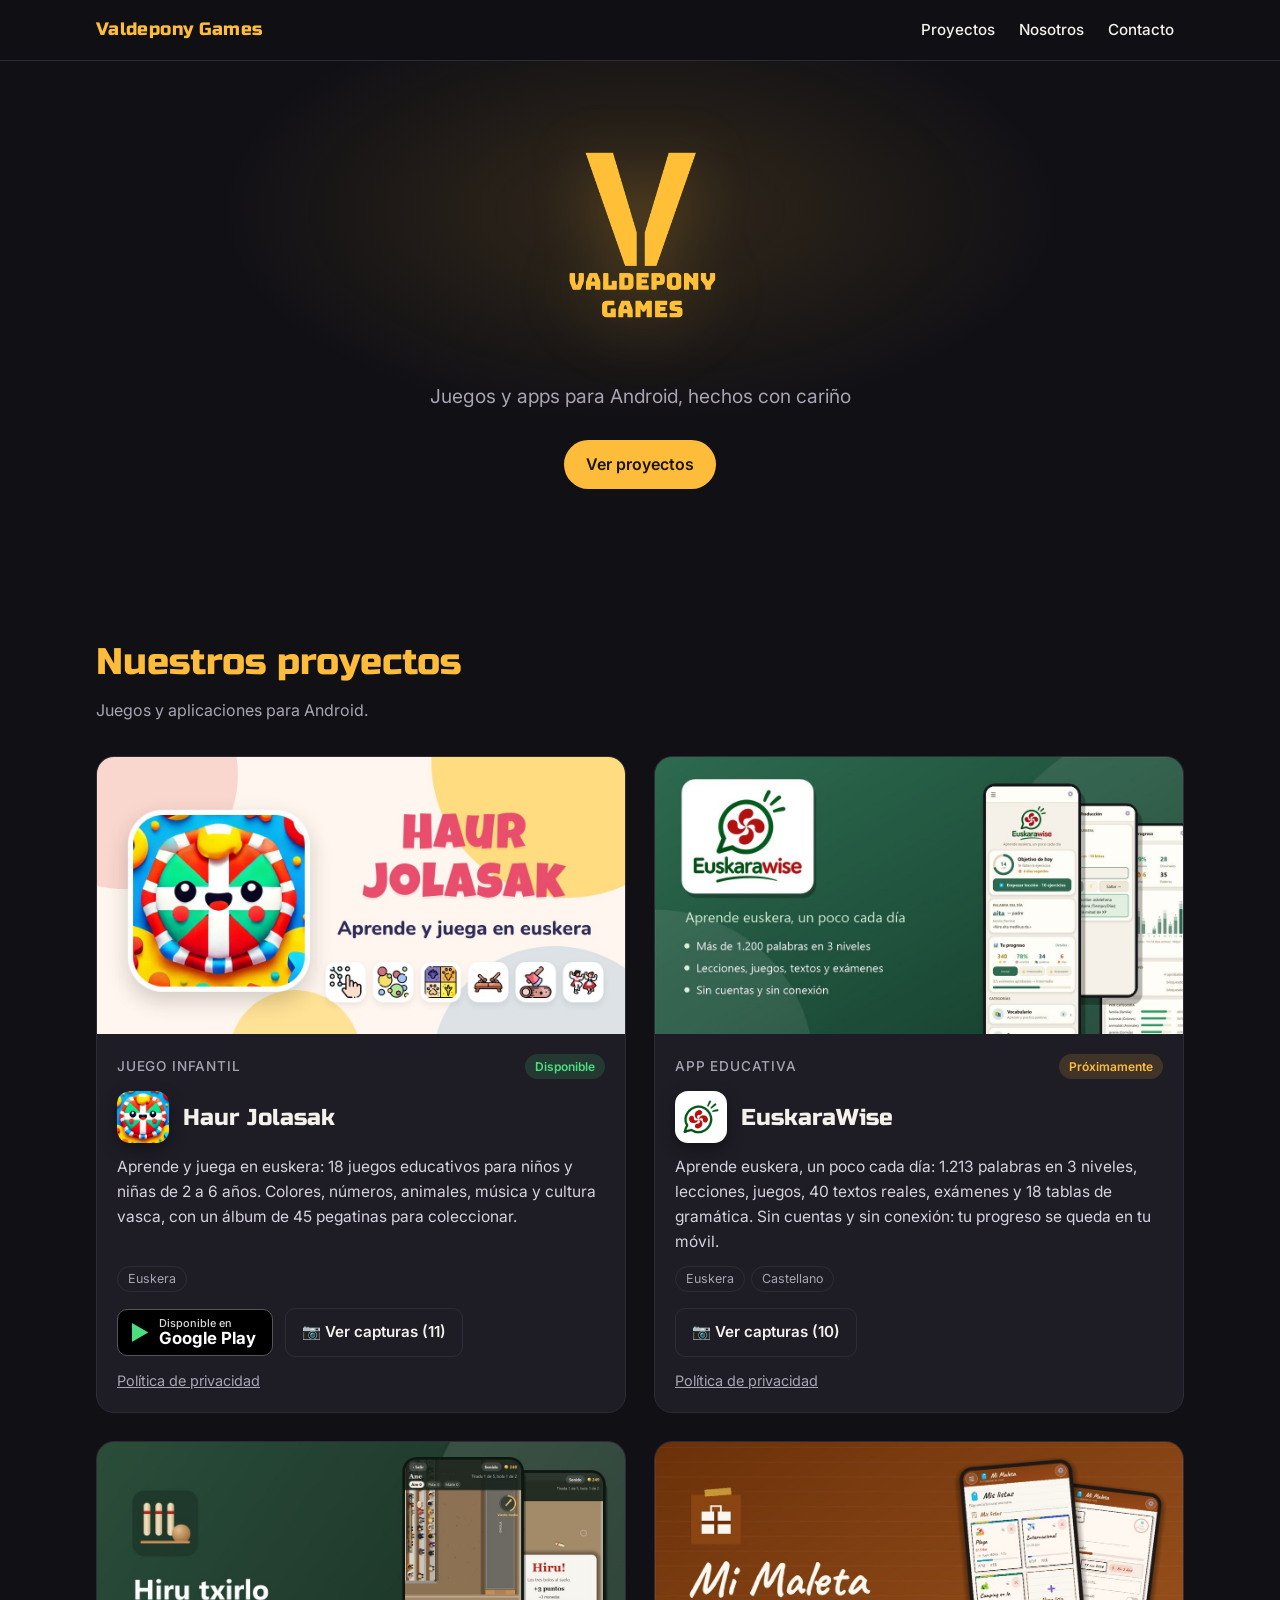
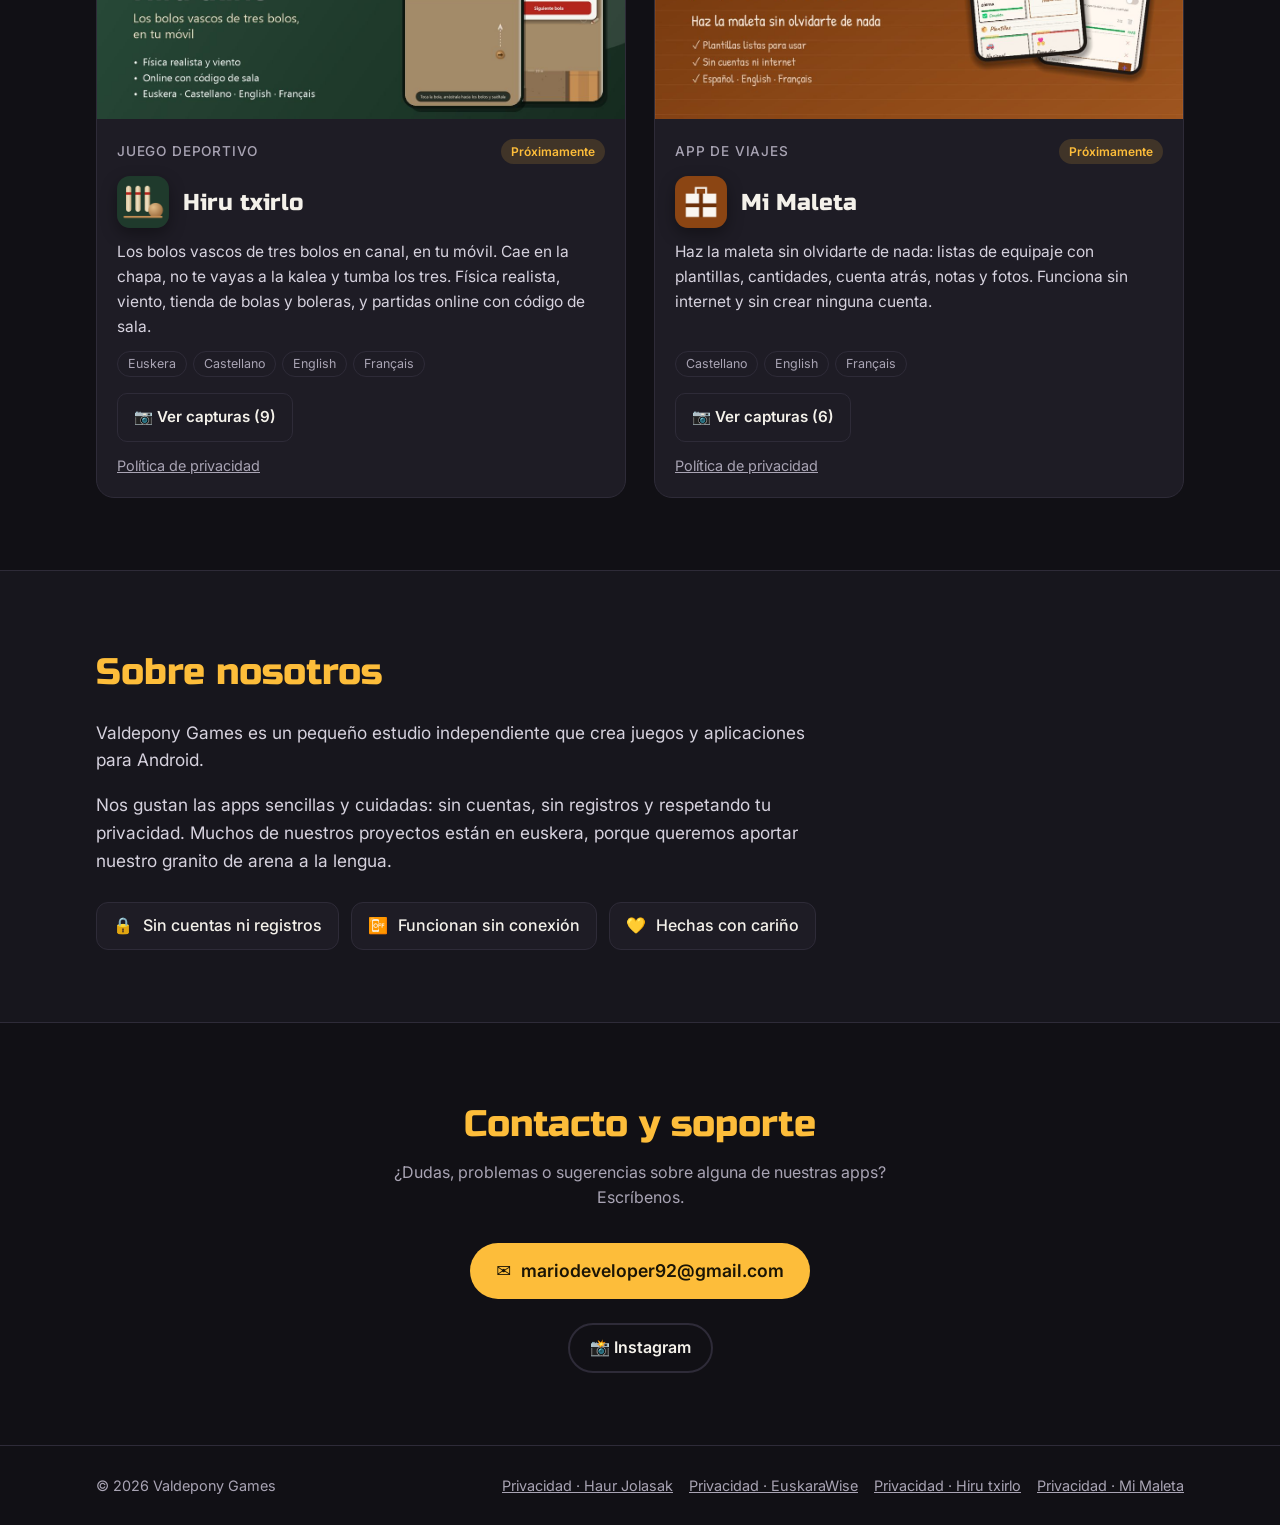
==== index.html @ 6087ec75 "Add files via upload" ====
<!doctype html>
<html lang="es">
<head>
  <meta charset="utf-8">
  <meta name="viewport" content="width=device-width, initial-scale=1">
  <title>Valdepony Games · Juegos y apps para Android</title>
  <meta name="description" content="Valdepony Games: juegos y aplicaciones para Android. Haur Jolasak, EuskaraWise, Hiru txirlo y Mi Maleta.">
  <meta name="theme-color" content="#111015">
  <meta property="og:title" content="Valdepony Games">
  <meta property="og:description" content="Juegos y apps para Android, hechos con cariño">
  <meta property="og:image" content="img/logo-valdepony.png">
  <link rel="icon" href="img/favicon.svg" type="image/svg+xml">
  <link rel="preconnect" href="https://fonts.googleapis.com">
  <link rel="preconnect" href="https://fonts.gstatic.com" crossorigin>
  <link href="https://fonts.googleapis.com/css2?family=Russo+One&family=Inter:wght@400;500;600;700&display=swap" rel="stylesheet">
  <link rel="stylesheet" href="css/style.css">
</head>
<body>

  <header class="topbar">
    <div class="wrap topbar__inner">
      <a class="brand" href="#inicio" data-site="developer">Valdepony Games</a>
      <nav class="nav">
        <a href="#proyectos">Proyectos</a>
        <a href="#nosotros">Nosotros</a>
        <a href="#contacto">Contacto</a>
      </nav>
    </div>
  </header>

  <main id="inicio">
    <section class="hero">
      <div class="wrap hero__inner">
        <img class="hero__logo" src="img/logo-valdepony.png" alt="Valdepony Games" width="600" height="848">
        <p class="hero__tagline" id="tagline"></p>
        <div class="hero__actions">
          <a class="btn btn--primary" href="#proyectos">Ver proyectos</a>
          <a class="btn btn--ghost" id="play-dev" href="#" target="_blank" rel="noopener" hidden>Google Play</a>
        </div>
      </div>
    </section>

    <section class="section" id="proyectos">
      <div class="wrap">
        <h2 class="section__title">Nuestros proyectos</h2>
        <p class="section__lead">Juegos y aplicaciones para Android.</p>
        <div class="grid" id="project-grid"></div>
      </div>
    </section>

    <section class="section section--alt" id="nosotros">
      <div class="wrap about">
        <h2 class="section__title">Sobre nosotros</h2>
        <div id="about-text"></div>
        <ul class="values">
          <li><span>🔒</span> Sin cuentas ni registros</li>
          <li><span>📴</span> Funcionan sin conexión</li>
          <li><span>💛</span> Hechas con cariño</li>
        </ul>
      </div>
    </section>

    <section class="section" id="contacto">
      <div class="wrap contact">
        <h2 class="section__title">Contacto y soporte</h2>
        <p class="section__lead">¿Dudas, problemas o sugerencias sobre alguna de nuestras apps? Escríbenos.</p>
        <a class="btn btn--primary btn--big" id="email-btn" href="#">✉️ <span data-site="email"></span></a>
        <div class="social" id="social"></div>
      </div>
    </section>
  </main>

  <footer class="footer">
    <div class="wrap footer__inner">
      <p>© <span id="year"></span> <span data-site="developer"></span></p>
      <nav class="footer__links" id="privacy-links" aria-label="Políticas de privacidad"></nav>
    </div>
  </footer>

  <script src="js/config.js"></script>
  <script src="js/main.js"></script>
</body>
</html>
---- css/style.css ----
:root {
  --bg: #111015;
  --bg-alt: #17161d;
  --surface: #1e1c25;
  --line: #2e2b38;
  --text: #f4f1ea;
  --muted: #a9a4b4;
  --accent: #fdbd3a;      /* amarillo del logo */
  --accent-ink: #1a1405;
  --ok: #4ade80;
  --radius: 18px;
  --font-title: "Russo One", "Segoe UI", system-ui, sans-serif;
  --font-body: "Inter", system-ui, -apple-system, "Segoe UI", Roboto, sans-serif;
}

* { box-sizing: border-box; }
html { scroll-behavior: smooth; scroll-padding-top: 72px; }
body {
  margin: 0;
  background: var(--bg);
  color: var(--text);
  font: 16px/1.6 var(--font-body);
  -webkit-font-smoothing: antialiased;
}
img { max-width: 100%; display: block; }
[hidden] { display: none !important; }
a { color: var(--accent); }
.wrap { width: 100%; max-width: 1120px; margin: 0 auto; padding: 0 16px; }

/* ---------- Barra superior ---------- */
.topbar {
  position: sticky; top: 0; z-index: 10;
  background: rgba(17, 16, 21, .85);
  backdrop-filter: blur(10px);
  border-bottom: 1px solid var(--line);
}
.topbar__inner { display: flex; align-items: center; justify-content: space-between; height: 60px; gap: 16px; }
.brand { font-family: var(--font-title); color: var(--accent); text-decoration: none; font-size: 1.15rem; letter-spacing: .02em; white-space: nowrap; }
.nav { display: flex; gap: 4px; }
.nav a { color: var(--text); text-decoration: none; font-weight: 500; font-size: .95rem; padding: 6px 10px; border-radius: 8px; }
.nav a:hover { background: var(--surface); color: var(--accent); }

/* ---------- Portada ---------- */
.hero {
  padding: 56px 0 72px;
  text-align: center;
  background:
    radial-gradient(600px 300px at 50% 30%, rgba(253, 189, 58, .14), transparent 70%),
    var(--bg);
}
.hero__inner { display: flex; flex-direction: column; align-items: center; }
.hero__logo { width: auto; height: 240px; filter: drop-shadow(0 10px 30px rgba(253, 189, 58, .25)); }
.hero__tagline { font-size: 1.2rem; color: var(--muted); max-width: 520px; margin: 24px 0 28px; }
.hero__actions { display: flex; gap: 12px; flex-wrap: wrap; justify-content: center; }

/* ---------- Botones ---------- */
.btn {
  display: inline-flex; align-items: center; gap: 10px;
  padding: 12px 22px; border-radius: 999px;
  font-weight: 600; text-decoration: none; font-size: 1rem;
  transition: transform .15s ease, background .15s ease, border-color .15s ease;
}
.btn:hover { transform: translateY(-2px); }
.btn--primary { background: var(--accent); color: var(--accent-ink); }
.btn--ghost { border: 2px solid var(--line); color: var(--text); }
.btn--ghost:hover { border-color: var(--accent); }
.btn--big { font-size: 1.1rem; padding: 14px 26px; word-break: break-all; }
.btn--play {
  background: #000; color: #fff; border: 1px solid #555;
  border-radius: 10px; padding: 7px 16px 7px 12px; line-height: 1.15;
}
.btn--play small { display: block; font-size: .68rem; font-weight: 500; opacity: .85; }
.btn--play strong { display: block; font-size: 1.05rem; }
.btn--play__icon { font-size: 1.3rem; color: var(--ok); }
.btn--play:hover { border-color: #aaa; }

/* ---------- Secciones ---------- */
.section { padding: 72px 0; }
.section--alt { background: var(--bg-alt); border-block: 1px solid var(--line); }
.section__title { font-family: var(--font-title); font-weight: 400; font-size: clamp(1.7rem, 4vw, 2.3rem); margin: 0 0 6px; color: var(--accent); }
.section__lead { color: var(--muted); margin: 0 0 32px; }

/* ---------- Tarjetas de proyectos ---------- */
.grid { display: grid; grid-template-columns: repeat(auto-fill, minmax(min(100%, 440px), 1fr)); gap: 28px; }
.card {
  display: flex; flex-direction: column;
  background: var(--surface); border: 1px solid var(--line); border-radius: var(--radius);
  overflow: hidden; transition: transform .2s ease, border-color .2s ease;
}
.card:hover { transform: translateY(-4px); border-color: #4a4558; }
.card__cover {
  position: relative; display: block; width: 100%; padding: 0; border: 0; margin: 0;
  aspect-ratio: 1200 / 630; overflow: hidden; background: var(--c);
}
button.card__cover { cursor: zoom-in; }
.card__cover img { width: 100%; height: 100%; object-fit: cover; transition: transform .35s ease; }
.card__zoom {
  position: absolute; right: 12px; bottom: 12px;
  background: rgba(17, 16, 21, .78); color: #fff; font: 600 .85rem var(--font-body);
  padding: 6px 12px; border-radius: 999px; opacity: 0; transform: translateY(6px);
  transition: opacity .2s ease, transform .2s ease;
}
button.card__cover:hover img, button.card__cover:focus-visible img { transform: scale(1.04); }
button.card__cover:hover .card__zoom, button.card__cover:focus-visible .card__zoom { opacity: 1; transform: none; }
.card__body { display: flex; flex-direction: column; gap: 12px; padding: 20px; flex: 1; }
.card__meta { display: flex; justify-content: space-between; align-items: center; gap: 8px; }
.card__type { color: var(--muted); font-size: .85rem; font-weight: 500; text-transform: uppercase; letter-spacing: .06em; }
.card__head { display: flex; align-items: center; gap: 14px; }
.card__icon { width: 52px; height: 52px; border-radius: 13px; box-shadow: 0 6px 16px rgba(0, 0, 0, .35); object-fit: cover; flex: none; }
.card__title { font-family: var(--font-title); font-weight: 400; font-size: 1.45rem; margin: 0; }
.card__desc { margin: 0; color: #d6d2de; font-size: .97rem; flex: 1; }
.card__actions { display: flex; align-items: center; gap: 12px; flex-wrap: wrap; margin-top: 4px; }
.btn--shots {
  font: inherit; font-weight: 600; font-size: .95rem; cursor: pointer;
  background: transparent; color: var(--text); border: 1px solid var(--line); border-radius: 10px; padding: 11px 16px;
}
.btn--shots:hover { border-color: var(--accent); color: var(--accent); }
.link { color: var(--muted); font-size: .9rem; align-self: flex-start; }
.link:hover { color: var(--accent); }

.badge { font-size: .75rem; font-weight: 600; padding: 3px 10px; border-radius: 999px; background: rgba(253, 189, 58, .15); color: var(--accent); white-space: nowrap; }
.badge--ok { background: rgba(74, 222, 128, .15); color: var(--ok); }

.chips { list-style: none; display: flex; flex-wrap: wrap; gap: 6px; padding: 0; margin: 0; }
.chips li { font-size: .78rem; padding: 2px 10px; border-radius: 999px; border: 1px solid var(--line); color: var(--muted); }

/* ---------- Nosotros ---------- */
.about p { font-size: 1.08rem; color: #d6d2de; max-width: 720px; }
.values { list-style: none; padding: 0; margin: 28px 0 0; display: flex; flex-wrap: wrap; gap: 12px; }
.values li { background: var(--surface); border: 1px solid var(--line); border-radius: 12px; padding: 10px 16px; font-weight: 500; }
.values span { margin-right: 6px; }

/* ---------- Contacto ---------- */
.contact { text-align: center; }
.contact .section__lead { margin-inline: auto; max-width: 520px; }
.social { display: flex; justify-content: center; gap: 18px; margin-top: 24px; flex-wrap: wrap; }
.social a {
  color: var(--text); font-weight: 600; text-decoration: none;
  border: 2px solid var(--line); border-radius: 999px; padding: 10px 20px;
  transition: border-color .15s ease, color .15s ease;
}
.social a:hover { border-color: var(--accent); color: var(--accent); }

/* ---------- Pie ---------- */
.footer { border-top: 1px solid var(--line); padding: 28px 0; color: var(--muted); font-size: .9rem; }
.footer__inner { display: flex; justify-content: space-between; align-items: center; gap: 16px; flex-wrap: wrap; }
.footer p { margin: 0; }
.footer__links { display: flex; gap: 16px; flex-wrap: wrap; }
.footer__links a { color: var(--muted); }
.footer__links a:hover { color: var(--accent); }

/* ---------- Galería de capturas ---------- */
body.no-scroll { overflow: hidden; }
.gallery {
  width: 100vw; height: 100dvh; max-width: none; max-height: none; margin: 0; padding: 0; border: 0;
  background: rgba(10, 9, 13, .96); color: var(--text);
  display: none; flex-direction: column;
}
.gallery[open] { display: flex; }
.gallery::backdrop { background: rgba(0, 0, 0, .6); }
.gallery__head { display: flex; align-items: center; gap: 14px; padding: 14px 16px; }
.gallery__title { font-family: var(--font-title); font-weight: 400; font-size: 1.3rem; margin: 0; color: var(--accent); }
.gallery__count { color: var(--muted); font-size: .9rem; flex: 1; }
.gallery__close, .gallery__nav {
  font: inherit; cursor: pointer; color: #fff; background: rgba(255, 255, 255, .1);
  border: 1px solid rgba(255, 255, 255, .15); border-radius: 999px;
}
.gallery__close { width: 42px; height: 42px; font-size: 1.1rem; }
.gallery__close:hover, .gallery__nav:hover:not(:disabled) { background: rgba(255, 255, 255, .2); }
.gallery__stage { position: relative; flex: 1; min-height: 0; display: flex; align-items: center; }
.gallery__track {
  display: flex; gap: 24px; height: 100%; width: 100%;
  overflow-x: auto; scroll-snap-type: x mandatory; scrollbar-width: none; padding: 0 8vw;
}
.gallery__track::-webkit-scrollbar { display: none; }
.gallery__slide { flex: none; height: 100%; margin: 0; display: flex; align-items: center; justify-content: center; scroll-snap-align: center; }
.gallery__slide img { max-height: 100%; max-width: 84vw; width: auto; height: auto; object-fit: contain; border-radius: 12px; box-shadow: 0 16px 40px rgba(0, 0, 0, .5); }
.gallery__nav { position: absolute; top: 50%; transform: translateY(-50%); z-index: 1; width: 52px; height: 52px; font-size: 2rem; line-height: 1; }
.gallery__nav--prev { left: 16px; }
.gallery__nav--next { right: 16px; }
.gallery__nav:disabled { opacity: .25; cursor: default; }
.gallery__caption { text-align: center; margin: 0; padding: 14px 16px 20px; color: #d6d2de; min-height: 1.6em; }

/* ---------- Móvil ---------- */
@media (max-width: 600px) {
  .nav a { padding: 6px 6px; font-size: .85rem; }
  .brand { font-size: 1rem; }
  .hero { padding: 36px 0 52px; }
  .hero__logo { height: 180px; }
  .section { padding: 52px 0; }
  .grid { grid-template-columns: 1fr; }
  .gallery__nav { display: none; }
  .gallery__track { gap: 12px; padding: 0 6vw; }
  .gallery__slide img { max-width: 88vw; }
}
@media (max-width: 380px) {
  .nav a:first-child { display: none; }
}
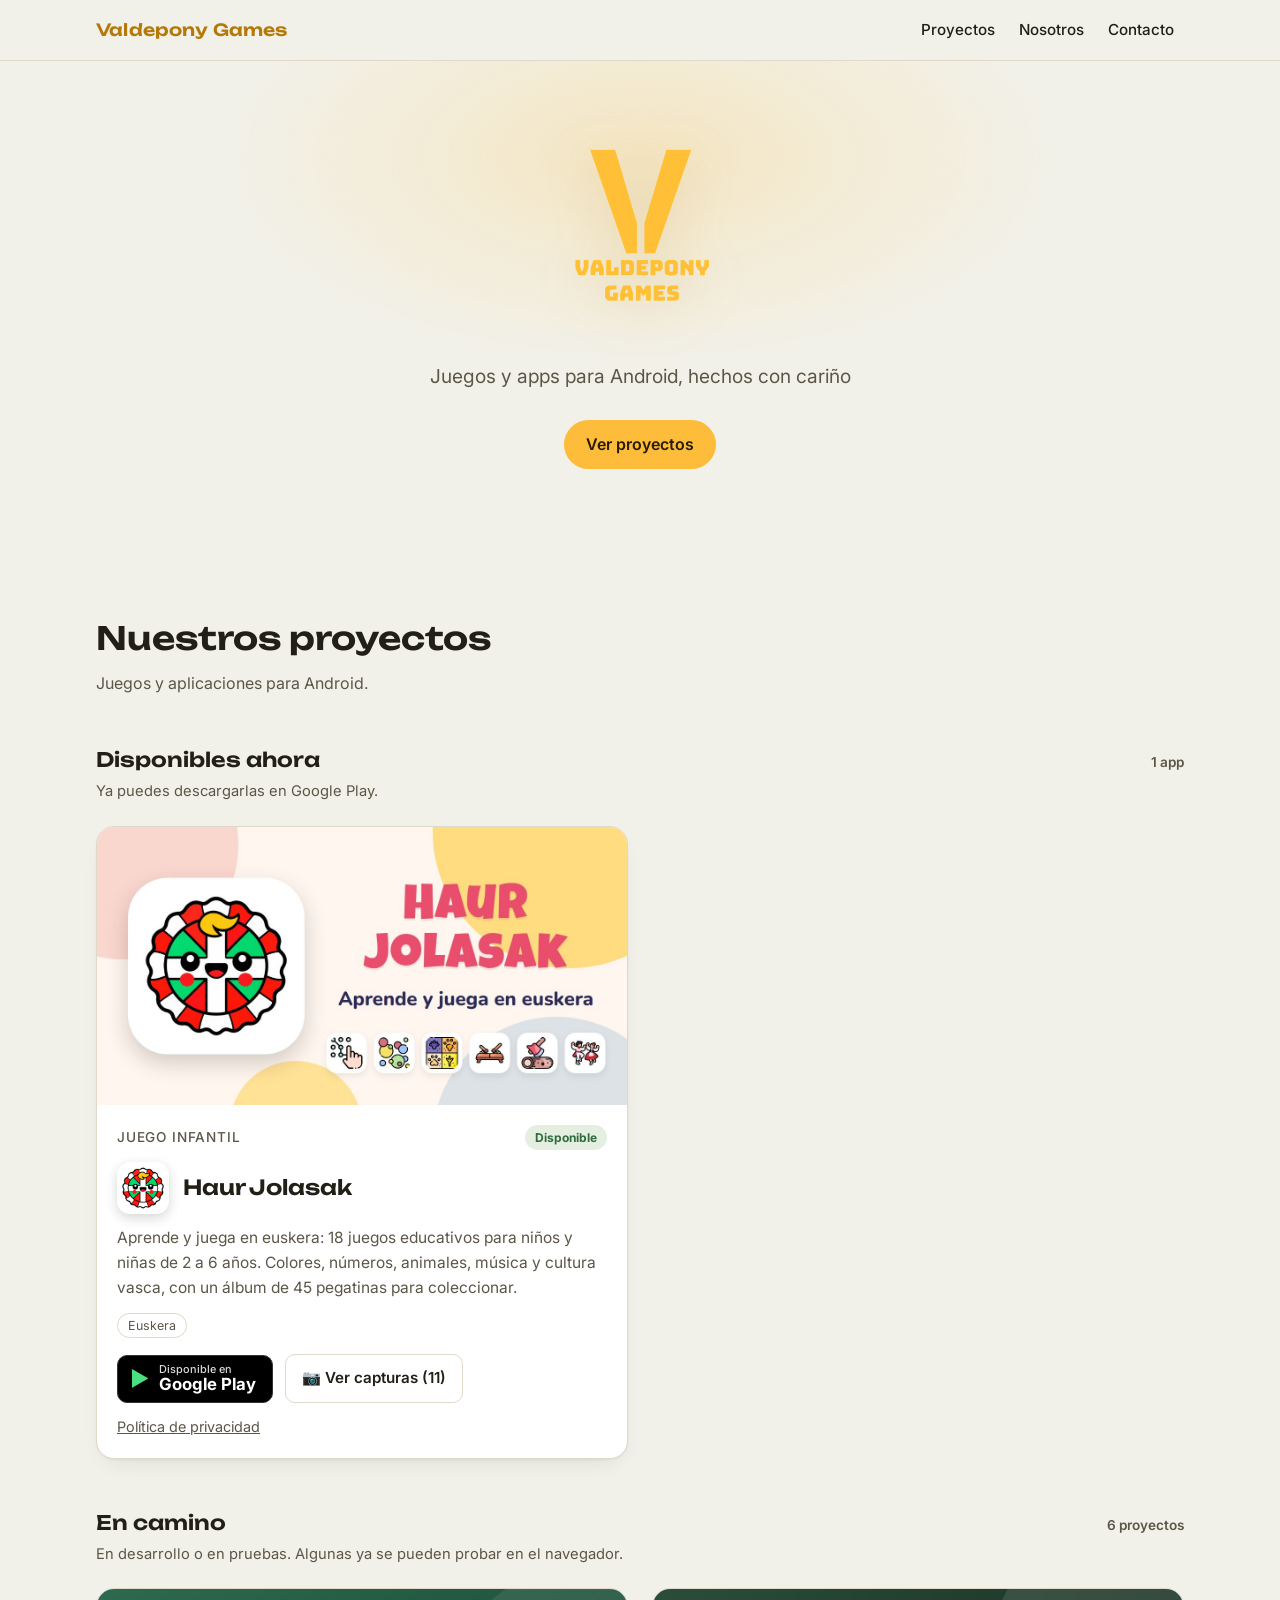
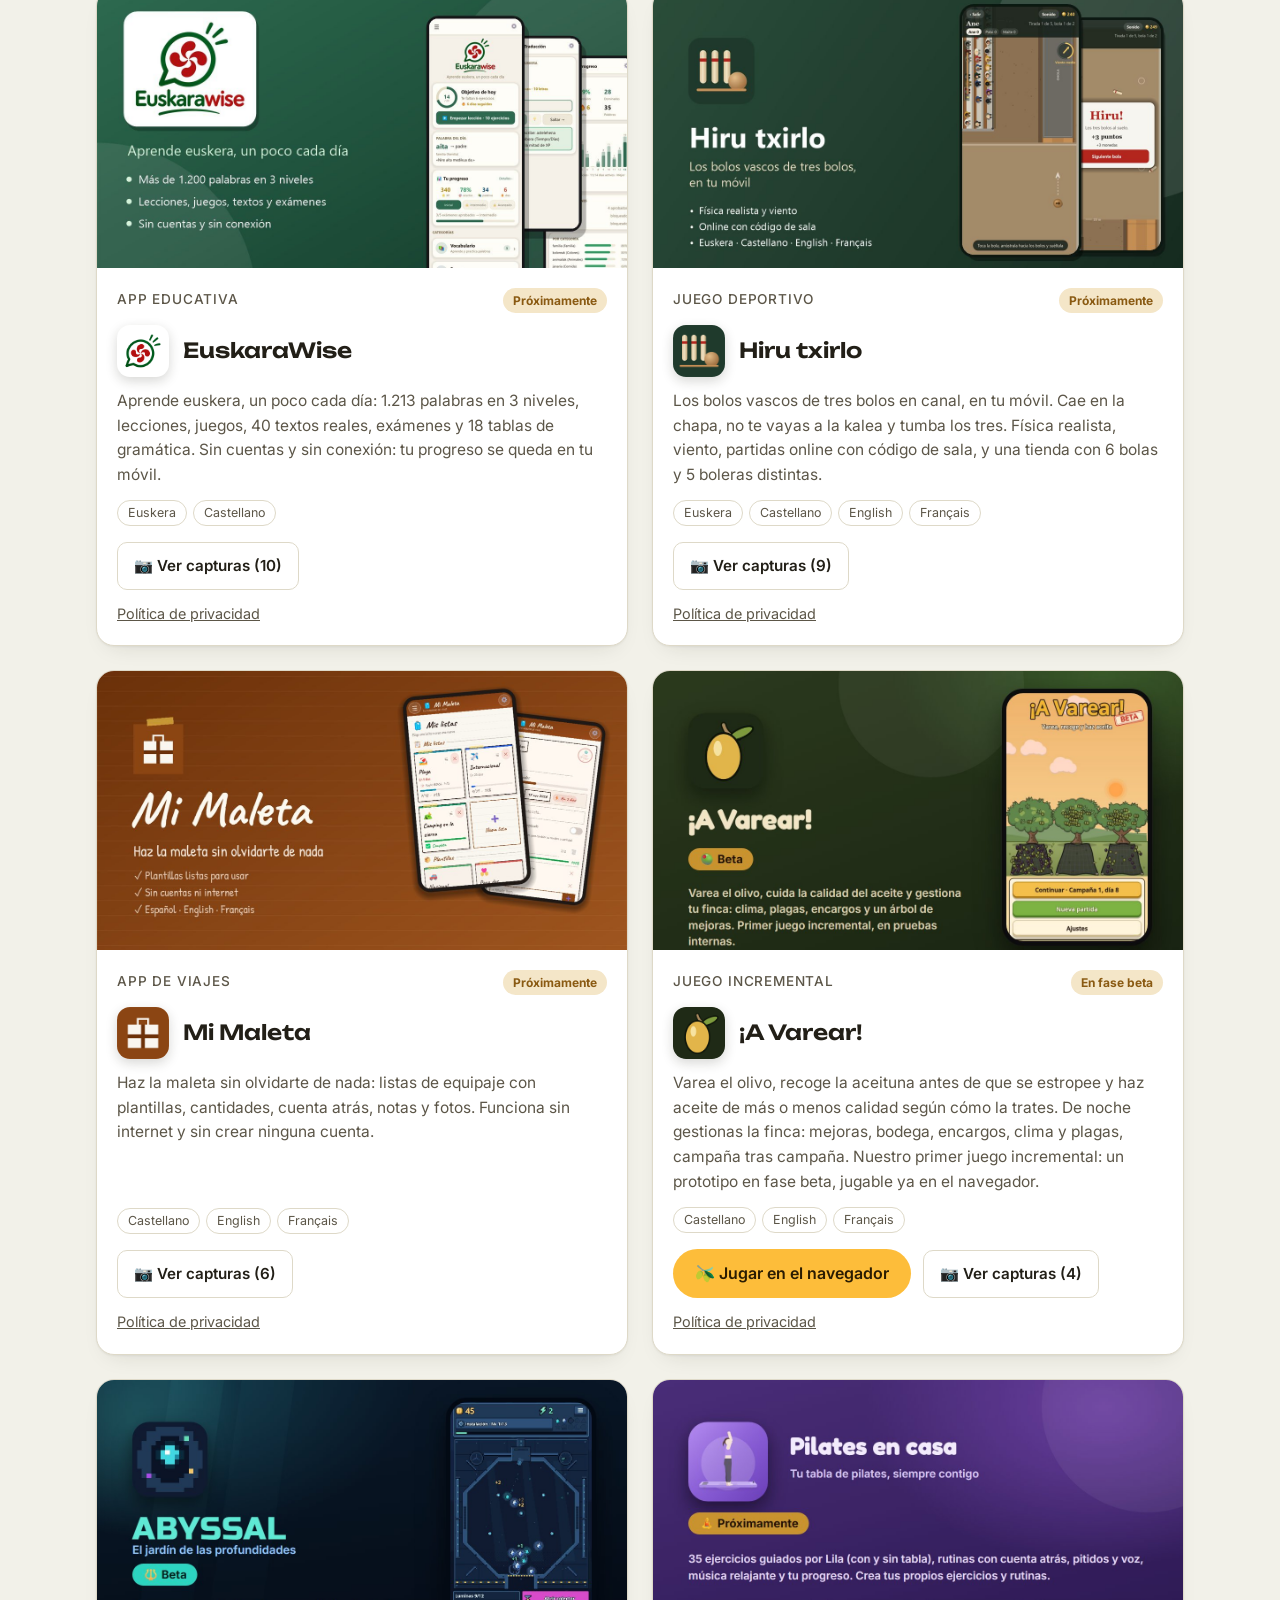
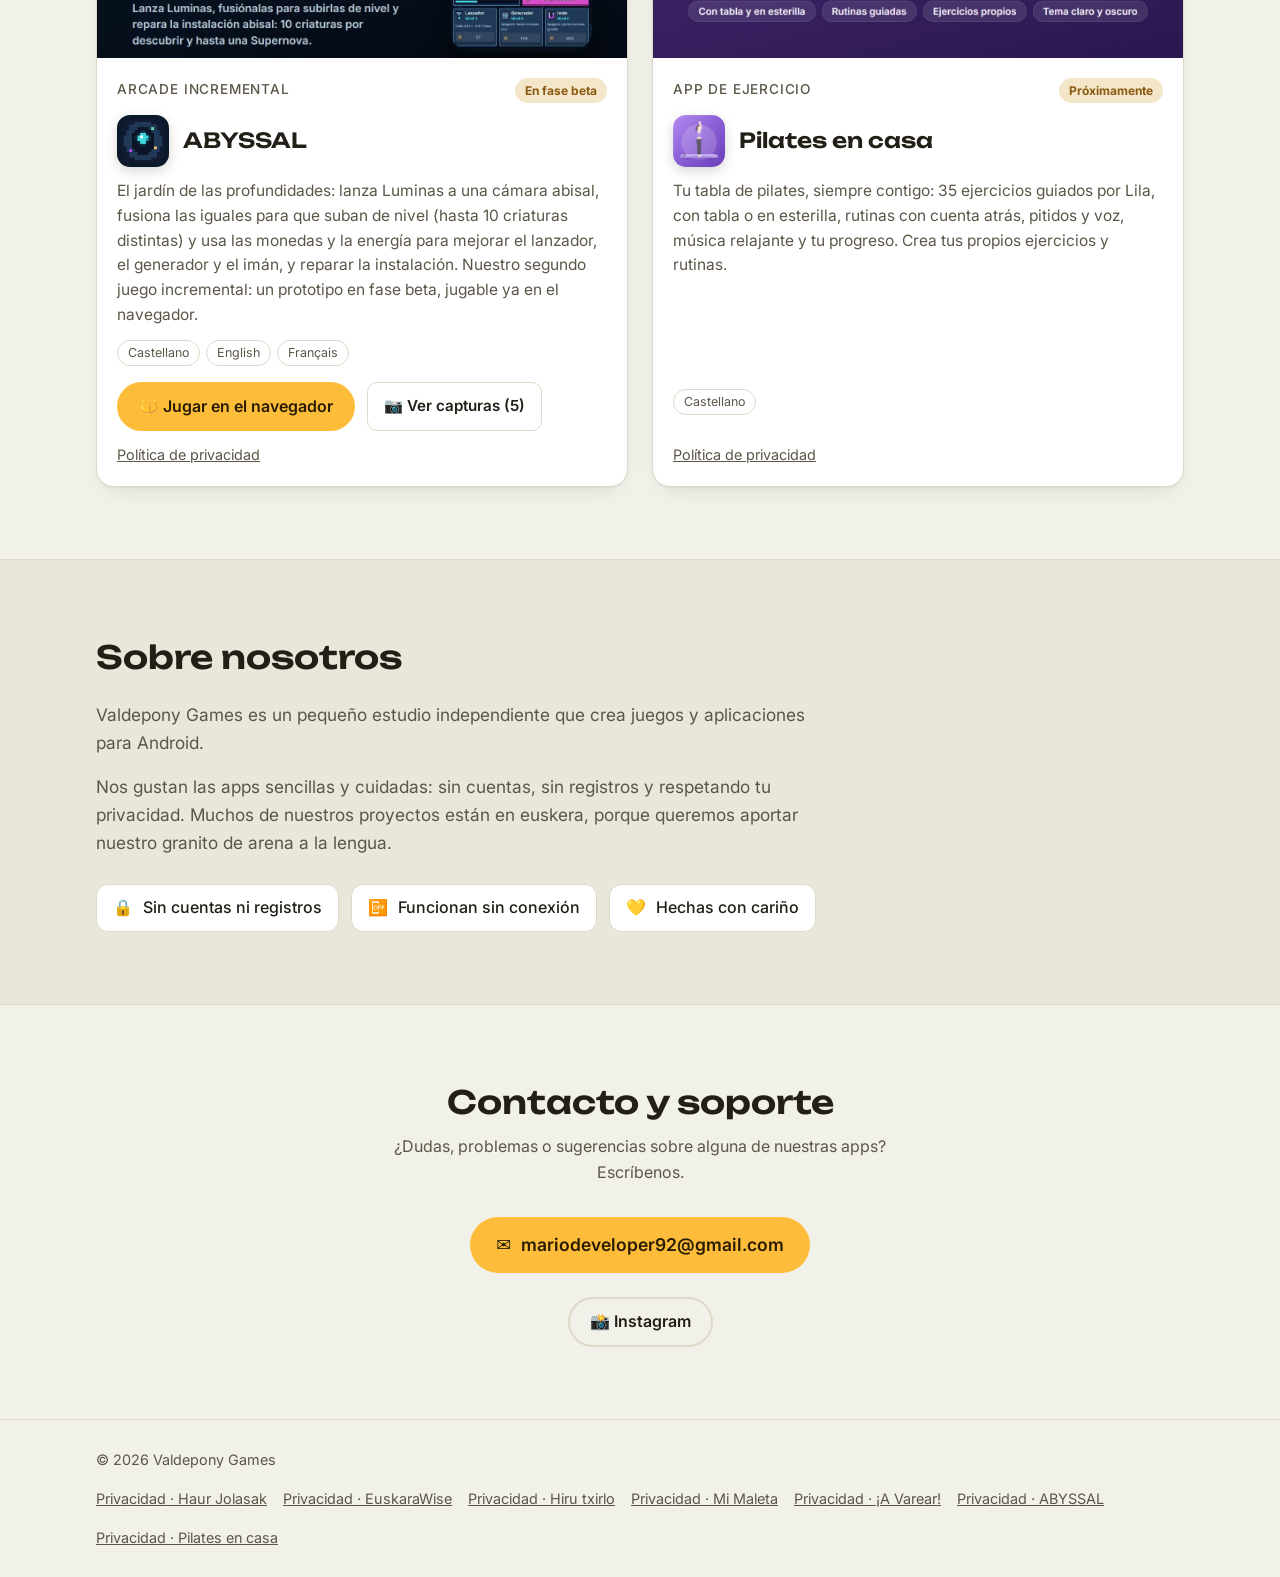
==== commit 3b4d079c: "Nuevo diseño claro de la web, con los publicados siempre primero - Tema claro (fondo cálido, tipogra" ====
--- a/index.html
+++ b/index.html
@@ -5,14 +5,14 @@
   <meta name="viewport" content="width=device-width, initial-scale=1">
   <title>Valdepony Games · Juegos y apps para Android</title>
   <meta name="description" content="Valdepony Games: juegos y aplicaciones para Android. Haur Jolasak, EuskaraWise, Hiru txirlo y Mi Maleta.">
-  <meta name="theme-color" content="#111015">
+  <meta name="theme-color" content="#f2f1e9">
   <meta property="og:title" content="Valdepony Games">
   <meta property="og:description" content="Juegos y apps para Android, hechos con cariño">
   <meta property="og:image" content="img/logo-valdepony.png">
   <link rel="icon" href="img/favicon.svg" type="image/svg+xml">
   <link rel="preconnect" href="https://fonts.googleapis.com">
   <link rel="preconnect" href="https://fonts.gstatic.com" crossorigin>
-  <link href="https://fonts.googleapis.com/css2?family=Russo+One&family=Inter:wght@400;500;600;700&display=swap" rel="stylesheet">
+  <link href="https://fonts.googleapis.com/css2?family=Unbounded:wght@500;600;700&family=Inter:wght@400;500;600;700&display=swap" rel="stylesheet">
   <link rel="stylesheet" href="css/style.css">
 </head>
 <body>
@@ -44,7 +44,24 @@
       <div class="wrap">
         <h2 class="section__title">Nuestros proyectos</h2>
         <p class="section__lead">Juegos y aplicaciones para Android.</p>
-        <div class="grid" id="project-grid"></div>
+
+        <div class="project-group">
+          <div class="project-group__head">
+            <h3>Disponibles ahora</h3>
+            <span class="project-group__count" id="count-published"></span>
+          </div>
+          <p class="project-group__sub">Ya puedes descargarlas en Google Play.</p>
+          <div class="grid" id="grid-published"></div>
+        </div>
+
+        <div class="project-group" id="group-soon">
+          <div class="project-group__head">
+            <h3>En camino</h3>
+            <span class="project-group__count" id="count-soon"></span>
+          </div>
+          <p class="project-group__sub">En desarrollo o en pruebas. Algunas ya se pueden probar en el navegador.</p>
+          <div class="grid" id="grid-soon"></div>
+        </div>
       </div>
     </section>
 
--- a/css/style.css
+++ b/css/style.css
@@ -1,16 +1,21 @@
 :root {
-  --bg: #111015;
-  --bg-alt: #17161d;
-  --surface: #1e1c25;
-  --line: #2e2b38;
-  --text: #f4f1ea;
-  --muted: #a9a4b4;
-  --accent: #fdbd3a;      /* amarillo del logo */
-  --accent-ink: #1a1405;
-  --ok: #4ade80;
+  --bg: #f2f1e9;
+  --bg-alt: #e9e7da;
+  --surface: #ffffff;
+  --line: #ded9c8;
+  --text: #221f17;
+  --muted: #5c5648;
+  --accent: #b5790a;      /* ámbar del logo, oscurecido para contraste sobre fondo claro */
+  --accent-bg: #fdbd3a;   /* amarillo del logo, para fondos de botones */
+  --accent-ink: #2a1c02;
+  --ok: #2f6b3f;
+  --ok-bg: #e4efe1;
+  --soon: #8a5a12;
+  --soon-bg: #f4e6c8;
   --radius: 18px;
-  --font-title: "Russo One", "Segoe UI", system-ui, sans-serif;
+  --font-title: "Unbounded", "Segoe UI", system-ui, sans-serif;
   --font-body: "Inter", system-ui, -apple-system, "Segoe UI", Roboto, sans-serif;
+  --shadow-card: 0 1px 2px rgba(34, 31, 23, .05), 0 10px 24px -14px rgba(34, 31, 23, .18);
 }
 
 * { box-sizing: border-box; }
@@ -30,12 +35,12 @@
 /* ---------- Barra superior ---------- */
 .topbar {
   position: sticky; top: 0; z-index: 10;
-  background: rgba(17, 16, 21, .85);
+  background: rgba(242, 241, 233, .88);
   backdrop-filter: blur(10px);
   border-bottom: 1px solid var(--line);
 }
 .topbar__inner { display: flex; align-items: center; justify-content: space-between; height: 60px; gap: 16px; }
-.brand { font-family: var(--font-title); color: var(--accent); text-decoration: none; font-size: 1.15rem; letter-spacing: .02em; white-space: nowrap; }
+.brand { font-family: var(--font-title); font-weight: 600; color: var(--accent); text-decoration: none; font-size: 1.05rem; letter-spacing: .01em; white-space: nowrap; }
 .nav { display: flex; gap: 4px; }
 .nav a { color: var(--text); text-decoration: none; font-weight: 500; font-size: .95rem; padding: 6px 10px; border-radius: 8px; }
 .nav a:hover { background: var(--surface); color: var(--accent); }
@@ -45,11 +50,11 @@
   padding: 56px 0 72px;
   text-align: center;
   background:
-    radial-gradient(600px 300px at 50% 30%, rgba(253, 189, 58, .14), transparent 70%),
+    radial-gradient(600px 300px at 50% 20%, rgba(253, 189, 58, .22), transparent 70%),
     var(--bg);
 }
 .hero__inner { display: flex; flex-direction: column; align-items: center; }
-.hero__logo { width: auto; height: 240px; filter: drop-shadow(0 10px 30px rgba(253, 189, 58, .25)); }
+.hero__logo { width: auto; height: 220px; filter: drop-shadow(0 10px 24px rgba(181, 121, 10, .18)); }
 .hero__tagline { font-size: 1.2rem; color: var(--muted); max-width: 520px; margin: 24px 0 28px; }
 .hero__actions { display: flex; gap: 12px; flex-wrap: wrap; justify-content: center; }
 
@@ -61,33 +66,42 @@
   transition: transform .15s ease, background .15s ease, border-color .15s ease;
 }
 .btn:hover { transform: translateY(-2px); }
-.btn--primary { background: var(--accent); color: var(--accent-ink); }
+.btn--primary { background: var(--accent-bg); color: var(--accent-ink); }
 .btn--ghost { border: 2px solid var(--line); color: var(--text); }
 .btn--ghost:hover { border-color: var(--accent); }
 .btn--big { font-size: 1.1rem; padding: 14px 26px; word-break: break-all; }
 .btn--play {
-  background: #000; color: #fff; border: 1px solid #555;
+  background: #000; color: #fff; border: 1px solid #333;
   border-radius: 10px; padding: 7px 16px 7px 12px; line-height: 1.15;
 }
 .btn--play small { display: block; font-size: .68rem; font-weight: 500; opacity: .85; }
 .btn--play strong { display: block; font-size: 1.05rem; }
-.btn--play__icon { font-size: 1.3rem; color: var(--ok); }
-.btn--play:hover { border-color: #aaa; }
+.btn--play__icon { font-size: 1.3rem; color: #4ade80; }
+.btn--play:hover { border-color: #666; }
 
 /* ---------- Secciones ---------- */
 .section { padding: 72px 0; }
 .section--alt { background: var(--bg-alt); border-block: 1px solid var(--line); }
-.section__title { font-family: var(--font-title); font-weight: 400; font-size: clamp(1.7rem, 4vw, 2.3rem); margin: 0 0 6px; color: var(--accent); }
+.section__title { font-family: var(--font-title); font-weight: 600; font-size: clamp(1.5rem, 3.6vw, 2rem); margin: 0 0 6px; color: var(--text); }
 .section__lead { color: var(--muted); margin: 0 0 32px; }
 
+/* ---------- Grupos de proyectos (Disponibles ahora / En camino) ---------- */
+.project-group { margin-top: 48px; }
+.project-group:first-child { margin-top: 0; }
+.project-group__head { display: flex; align-items: baseline; justify-content: space-between; gap: 16px; flex-wrap: wrap; margin: 0 0 4px; }
+.project-group__head h3 { font-family: var(--font-title); font-weight: 600; font-size: 1.25rem; margin: 0; color: var(--text); }
+.project-group__count { font-size: .85rem; font-weight: 600; color: var(--muted); }
+.project-group__sub { margin: 0 0 22px; color: var(--muted); font-size: .92rem; max-width: 60ch; }
+
 /* ---------- Tarjetas de proyectos ---------- */
-.grid { display: grid; grid-template-columns: repeat(auto-fill, minmax(min(100%, 440px), 1fr)); gap: 28px; }
+.grid { display: grid; grid-template-columns: repeat(auto-fill, minmax(min(100%, 440px), 1fr)); gap: 24px; }
 .card {
   display: flex; flex-direction: column;
   background: var(--surface); border: 1px solid var(--line); border-radius: var(--radius);
-  overflow: hidden; transition: transform .2s ease, border-color .2s ease;
-}
-.card:hover { transform: translateY(-4px); border-color: #4a4558; }
+  overflow: hidden; box-shadow: var(--shadow-card);
+  transition: transform .2s ease, border-color .2s ease;
+}
+.card:hover { transform: translateY(-4px); border-color: #c9c2ab; }
 .card__cover {
   position: relative; display: block; width: 100%; padding: 0; border: 0; margin: 0;
   aspect-ratio: 1200 / 630; overflow: hidden; background: var(--c);
@@ -96,7 +110,7 @@
 .card__cover img { width: 100%; height: 100%; object-fit: cover; transition: transform .35s ease; }
 .card__zoom {
   position: absolute; right: 12px; bottom: 12px;
-  background: rgba(17, 16, 21, .78); color: #fff; font: 600 .85rem var(--font-body);
+  background: rgba(34, 31, 23, .8); color: #fff; font: 600 .85rem var(--font-body);
   padding: 6px 12px; border-radius: 999px; opacity: 0; transform: translateY(6px);
   transition: opacity .2s ease, transform .2s ease;
 }
@@ -106,9 +120,9 @@
 .card__meta { display: flex; justify-content: space-between; align-items: center; gap: 8px; }
 .card__type { color: var(--muted); font-size: .85rem; font-weight: 500; text-transform: uppercase; letter-spacing: .06em; }
 .card__head { display: flex; align-items: center; gap: 14px; }
-.card__icon { width: 52px; height: 52px; border-radius: 13px; box-shadow: 0 6px 16px rgba(0, 0, 0, .35); object-fit: cover; flex: none; }
-.card__title { font-family: var(--font-title); font-weight: 400; font-size: 1.45rem; margin: 0; }
-.card__desc { margin: 0; color: #d6d2de; font-size: .97rem; flex: 1; }
+.card__icon { width: 52px; height: 52px; border-radius: 13px; box-shadow: 0 4px 12px rgba(34, 31, 23, .18); object-fit: cover; flex: none; }
+.card__title { font-family: var(--font-title); font-weight: 600; font-size: 1.3rem; margin: 0; }
+.card__desc { margin: 0; color: var(--muted); font-size: .97rem; flex: 1; }
 .card__actions { display: flex; align-items: center; gap: 12px; flex-wrap: wrap; margin-top: 4px; }
 .btn--shots {
   font: inherit; font-weight: 600; font-size: .95rem; cursor: pointer;
@@ -118,14 +132,14 @@
 .link { color: var(--muted); font-size: .9rem; align-self: flex-start; }
 .link:hover { color: var(--accent); }
 
-.badge { font-size: .75rem; font-weight: 600; padding: 3px 10px; border-radius: 999px; background: rgba(253, 189, 58, .15); color: var(--accent); white-space: nowrap; }
-.badge--ok { background: rgba(74, 222, 128, .15); color: var(--ok); }
+.badge { font-size: .75rem; font-weight: 700; padding: 3px 10px; border-radius: 999px; background: var(--soon-bg); color: var(--soon); white-space: nowrap; }
+.badge--ok { background: var(--ok-bg); color: var(--ok); }
 
 .chips { list-style: none; display: flex; flex-wrap: wrap; gap: 6px; padding: 0; margin: 0; }
 .chips li { font-size: .78rem; padding: 2px 10px; border-radius: 999px; border: 1px solid var(--line); color: var(--muted); }
 
 /* ---------- Nosotros ---------- */
-.about p { font-size: 1.08rem; color: #d6d2de; max-width: 720px; }
+.about p { font-size: 1.08rem; color: var(--muted); max-width: 720px; }
 .values { list-style: none; padding: 0; margin: 28px 0 0; display: flex; flex-wrap: wrap; gap: 12px; }
 .values li { background: var(--surface); border: 1px solid var(--line); border-radius: 12px; padding: 10px 16px; font-weight: 500; }
 .values span { margin-right: 6px; }
@@ -149,18 +163,18 @@
 .footer__links a { color: var(--muted); }
 .footer__links a:hover { color: var(--accent); }
 
-/* ---------- Galería de capturas ---------- */
+/* ---------- Galería de capturas (fondo oscuro a propósito: así se ven mejor las fotos) ---------- */
 body.no-scroll { overflow: hidden; }
 .gallery {
   width: 100vw; height: 100dvh; max-width: none; max-height: none; margin: 0; padding: 0; border: 0;
-  background: rgba(10, 9, 13, .96); color: var(--text);
+  background: rgba(14, 12, 8, .97); color: #f4f1ea;
   display: none; flex-direction: column;
 }
 .gallery[open] { display: flex; }
 .gallery::backdrop { background: rgba(0, 0, 0, .6); }
 .gallery__head { display: flex; align-items: center; gap: 14px; padding: 14px 16px; }
-.gallery__title { font-family: var(--font-title); font-weight: 400; font-size: 1.3rem; margin: 0; color: var(--accent); }
-.gallery__count { color: var(--muted); font-size: .9rem; flex: 1; }
+.gallery__title { font-family: var(--font-title); font-weight: 600; font-size: 1.2rem; margin: 0; color: var(--accent-bg); }
+.gallery__count { color: #cfc9b8; font-size: .9rem; flex: 1; }
 .gallery__close, .gallery__nav {
   font: inherit; cursor: pointer; color: #fff; background: rgba(255, 255, 255, .1);
   border: 1px solid rgba(255, 255, 255, .15); border-radius: 999px;
@@ -174,19 +188,19 @@
 }
 .gallery__track::-webkit-scrollbar { display: none; }
 .gallery__slide { flex: none; height: 100%; margin: 0; display: flex; align-items: center; justify-content: center; scroll-snap-align: center; }
-.gallery__slide img { max-height: 100%; max-width: 84vw; width: auto; height: auto; object-fit: contain; border-radius: 12px; box-shadow: 0 16px 40px rgba(0, 0, 0, .5); }
+.gallery__slide img { max-height: 100%; max-width: 84vw; width: auto; height: auto; object-fit: contain; border-radius: 12px; box-shadow: 0 16px 40px rgba(0, 0, 0, .6); }
 .gallery__nav { position: absolute; top: 50%; transform: translateY(-50%); z-index: 1; width: 52px; height: 52px; font-size: 2rem; line-height: 1; }
 .gallery__nav--prev { left: 16px; }
 .gallery__nav--next { right: 16px; }
 .gallery__nav:disabled { opacity: .25; cursor: default; }
-.gallery__caption { text-align: center; margin: 0; padding: 14px 16px 20px; color: #d6d2de; min-height: 1.6em; }
+.gallery__caption { text-align: center; margin: 0; padding: 14px 16px 20px; color: #cfc9b8; min-height: 1.6em; }
 
 /* ---------- Móvil ---------- */
 @media (max-width: 600px) {
   .nav a { padding: 6px 6px; font-size: .85rem; }
   .brand { font-size: 1rem; }
   .hero { padding: 36px 0 52px; }
-  .hero__logo { height: 180px; }
+  .hero__logo { height: 170px; }
   .section { padding: 52px 0; }
   .grid { grid-template-columns: 1fr; }
   .gallery__nav { display: none; }
